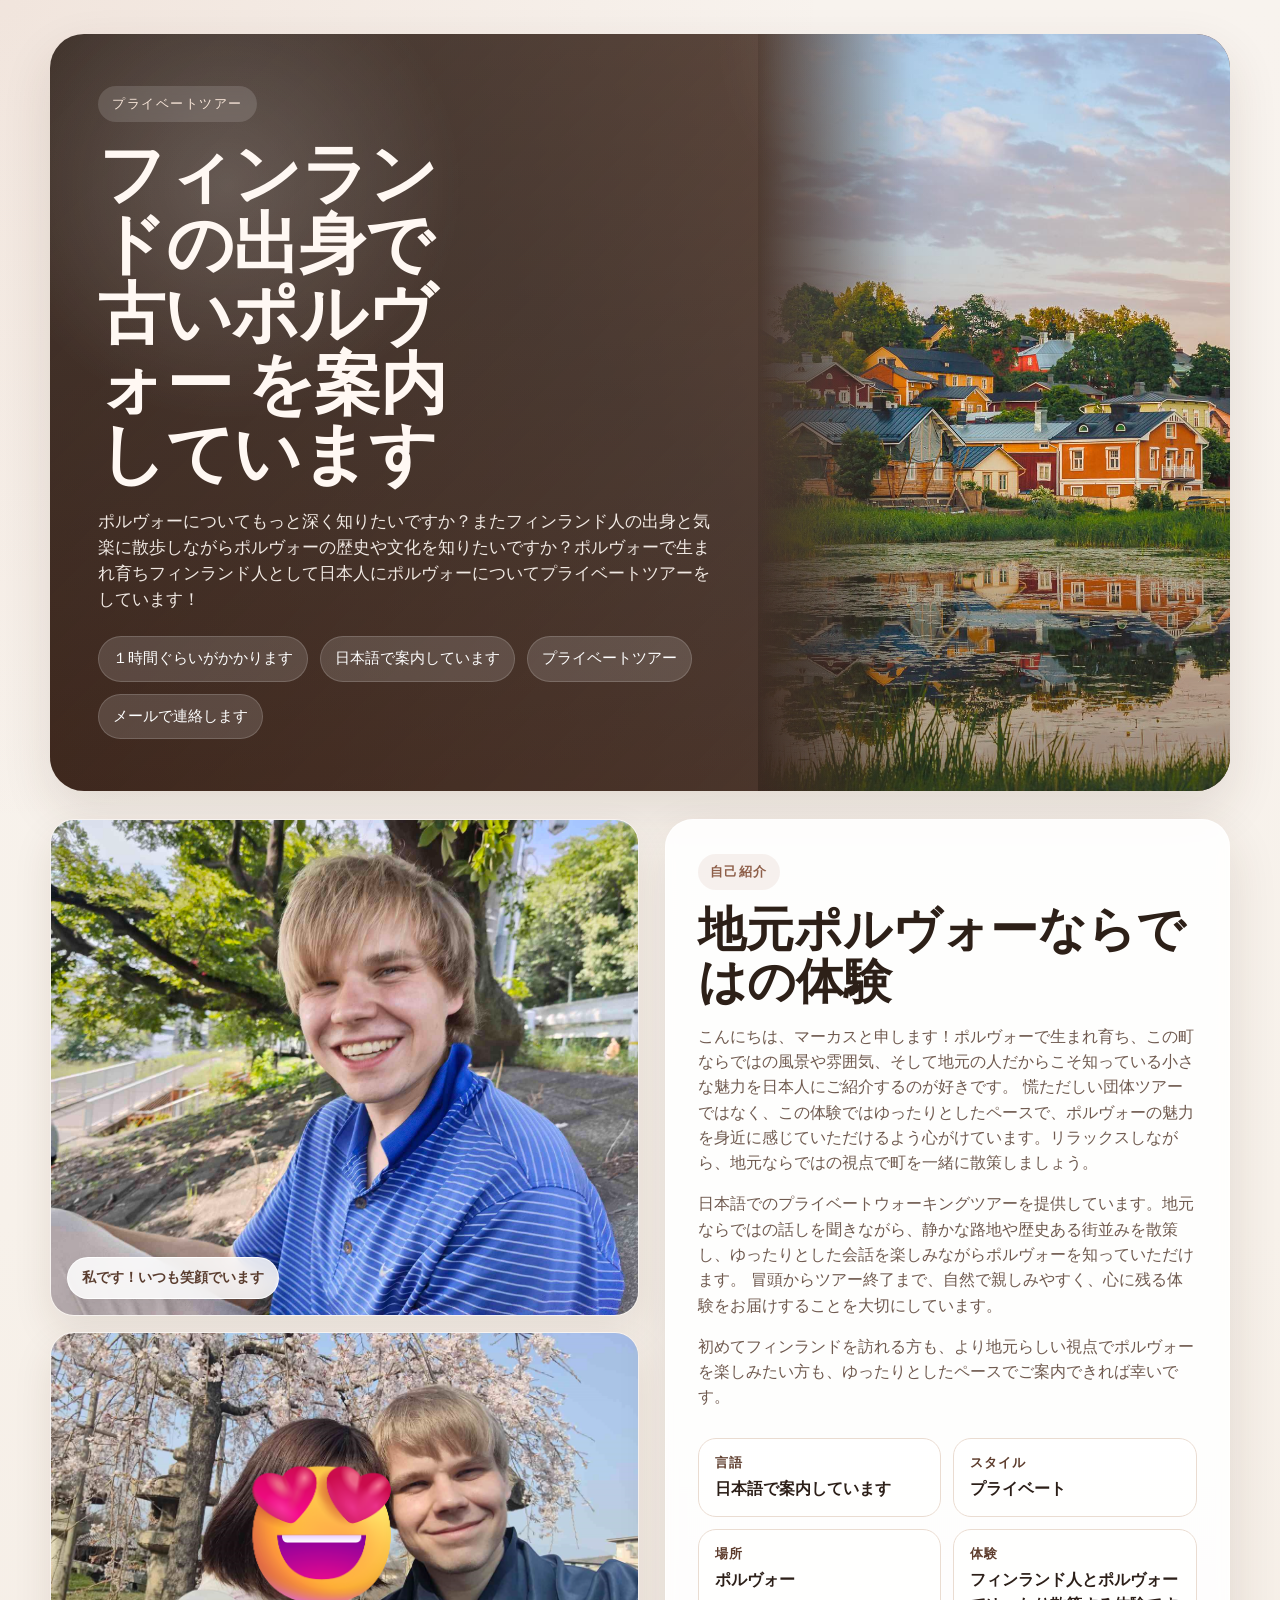
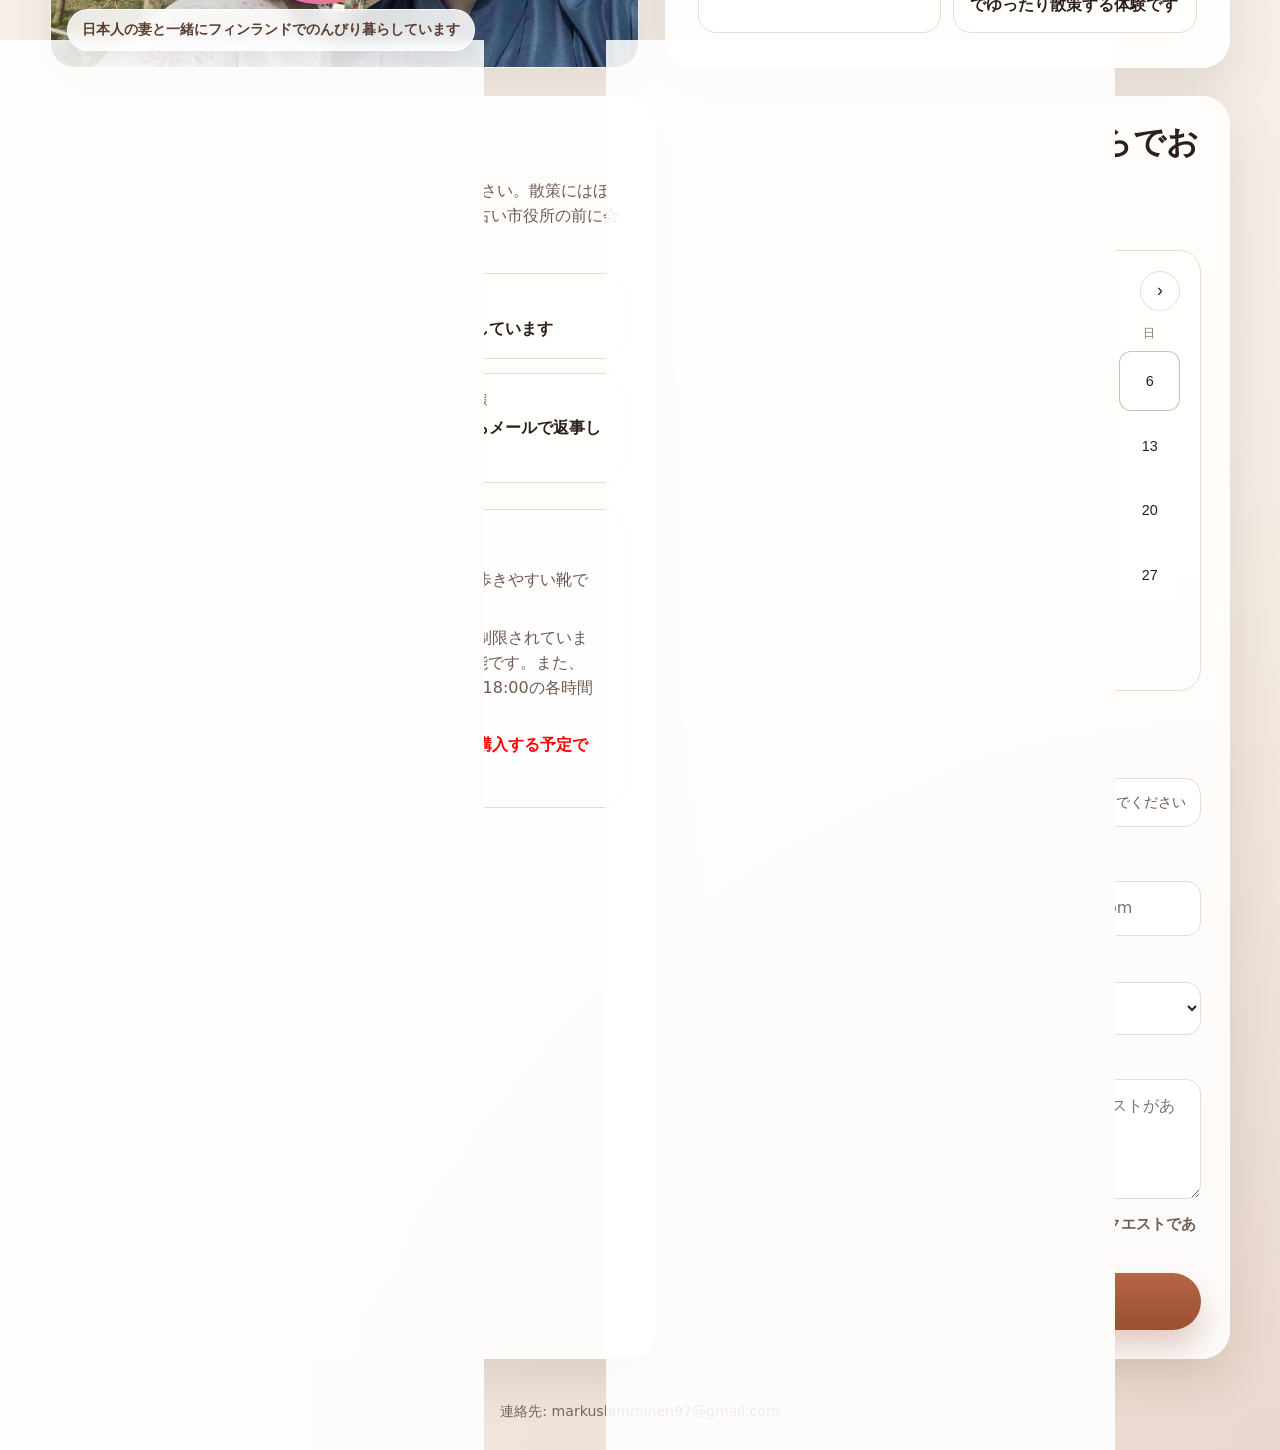
==== index.html @ 38bd22fa "Update index.html" ====
<!DOCTYPE html>
<html lang="en">
<head>
  <meta charset="UTF-8" />
  <meta name="viewport" content="width=device-width, initial-scale=1.0" />
  <title>Book a Japanese Tour in Porvoo</title>
  <style>
    :root {
      --bg: #f7f1ea;
      --paper: #fffaf5;
      --card: rgba(255,255,255,0.88);
      --text: #2c1f18;
      --muted: #6f5a4f;
      --accent: #9a4f31;
      --accent-2: #be7e60;
      --line: #eadcd1;
      --success: #3b7a57;
      --shadow: 0 20px 50px rgba(69, 39, 24, 0.12);
      --radius-xl: 28px;
      --radius-lg: 20px;
    }

    * { box-sizing: border-box; }
    html, body { margin: 0; padding: 0; }

    body {
      font-family: Inter, ui-sans-serif, system-ui, -apple-system, BlinkMacSystemFont, "Segoe UI", sans-serif;
      color: var(--text);
      background:
        radial-gradient(circle at top left, rgba(190,126,96,.12), transparent 25%),
        radial-gradient(circle at bottom right, rgba(154,79,49,.10), transparent 30%),
        linear-gradient(180deg, #f8f3ee 0%, #f7f1ea 40%, #f2e8df 100%);
      min-height: 100vh;
      line-height: 1.55;
    }

    .container {
      width: min(1180px, calc(100% - 32px));
      margin: 0 auto;
    }

    /* ===== HERO ===== */
    .hero-wrap {
      padding: 34px 0 28px;
    }

    .hero {
      position: relative;
      overflow: hidden;
      border-radius: 34px;
      background:
        linear-gradient(135deg, rgba(44,31,24,.84), rgba(92,58,42,.55)),
        linear-gradient(45deg, #7b4b37, #6d5e57 50%, #b58972);
      min-height: 460px;
      box-shadow: var(--shadow);
      display: grid;
      grid-template-columns: 1.2fr .8fr;
      align-items: stretch;
    }

    .hero:before {
      content: "";
      position: absolute;
      inset: 0;
      background:
        radial-gradient(circle at 15% 20%, rgba(255,255,255,.18), transparent 20%),
        radial-gradient(circle at 74% 0%, rgba(255,255,255,.12), transparent 18%),
        linear-gradient(to bottom, rgba(255,255,255,.05), rgba(0,0,0,.18));
      pointer-events: none;
      z-index: 0;
    }

    .hero-copy {
      padding: 52px 48px;
      color: #fff8f3;
      position: relative;
      z-index: 1;
    }

    .eyebrow {
      display: inline-flex;
      align-items: center;
      gap: 10px;
      padding: 8px 14px;
      border-radius: 999px;
      background: rgba(255,255,255,.14);
      backdrop-filter: blur(6px);
      font-size: 13px;
      letter-spacing: .12em;
      text-transform: uppercase;
      color: #f8e6d9;
    }

    h1 {
      font-family: Georgia, "Times New Roman", serif;
      font-size: clamp(2.4rem, 5.4vw, 4.2rem);
      line-height: 1.04;
      margin: 18px 0 18px;
      letter-spacing: -.02em;
      max-width: 11ch;
    }

    .hero-copy p {
      max-width: 60ch;
      color: rgba(255,248,243,.92);
      font-size: 1.05rem;
      margin: 0 0 18px;
    }

    .hero-facts {
      display: flex;
      flex-wrap: wrap;
      gap: 12px;
      margin: 24px 0 0;
    }

    .fact-pill {
      padding: 10px 14px;
      border-radius: 999px;
      background: rgba(255,255,255,.14);
      color: #fff;
      border: 1px solid rgba(255,255,255,.16);
      font-size: .96rem;
    }

    /* ===== HERO SIDE — now a photo ===== */
    .hero-side {
      position: relative;
      overflow: hidden;
      z-index: 1;
      /* subtle inner edge so photo blends into the hero gradient */
      --edge-fade: rgba(44,31,24,.55);
    }

    .hero-side img {
      position: absolute;
      inset: 0;
      width: 100%;
      height: 100%;
      object-fit: cover;
      object-position: center top;
      display: block;
      /* gentle fade on left edge to blend with dark hero gradient */
      mask-image: linear-gradient(to right, transparent 0%, rgba(0,0,0,.35) 12%, black 32%);
      -webkit-mask-image: linear-gradient(to right, transparent 0%, rgba(0,0,0,.35) 12%, black 32%);
    }

    /* optional subtle vignette overlay */
    .hero-side::after {
      content: "";
      position: absolute;
      inset: 0;
      background:
        linear-gradient(to top, rgba(44,31,24,.4) 0%, transparent 40%),
        linear-gradient(to left, transparent 60%, rgba(44,31,24,.18) 100%);
      pointer-events: none;
    }

    /* ===== INTRO SECTION ===== */
    .intro-wrap {
      padding: 0 0 28px;
    }

    .intro-grid {
      display: grid;
      grid-template-columns: 1.02fr .98fr;
      gap: 26px;
      align-items: stretch;
    }

    .intro-card {
      background: var(--card);
      backdrop-filter: blur(6px);
      border: 1px solid rgba(255,255,255,.6);
      border-radius: var(--radius-xl);
      box-shadow: var(--shadow);
      overflow: hidden;
    }

    .intro-images {
      display: grid;
      grid-template-rows: 1.24fr .84fr;
      gap: 16px;
      min-height: 620px;
    }

    .intro-photo {
      position: relative;
      overflow: hidden;
      border-radius: 24px;
      border: 1px solid rgba(255,255,255,.65);
      background: #e8ddd4;
      box-shadow: 0 16px 38px rgba(69, 39, 24, 0.10);
    }

    .intro-photo.large { min-height: 380px; }
    .intro-photo.small { min-height: 220px; }

    .intro-photo img {
      position: absolute;
      inset: 0;
      width: 100%;
      height: 100%;
      object-fit: cover;
      display: block;
      transform: scale(1.01);
    }

    .photo-badge {
      position: absolute;
      left: 16px;
      bottom: 16px;
      z-index: 3;
      background: rgba(255,255,255,.86);
      color: #5a3d2f;
      padding: 9px 14px;
      border-radius: 999px;
      font-size: .86rem;
      font-weight: 700;
      border: 1px solid rgba(255,255,255,.92);
      backdrop-filter: blur(8px);
      box-shadow: 0 10px 25px rgba(0,0,0,.08);
    }

    .intro-copy {
      padding: 34px 32px;
      display: flex;
      flex-direction: column;
      justify-content: center;
    }

    .intro-kicker {
      display: inline-flex;
      align-self: flex-start;
      margin-bottom: 14px;
      padding: 8px 12px;
      border-radius: 999px;
      background: rgba(154,79,49,.08);
      color: #8e5f49;
      font-size: .8rem;
      text-transform: uppercase;
      letter-spacing: .12em;
      font-weight: 700;
    }

    .intro-title {
      font-family: Georgia, "Times New Roman", serif;
      font-size: clamp(2rem, 4.6vw, 3rem);
      line-height: 1.08;
      margin: 0 0 16px;
      color: #2d2018;
    }

    .intro-copy p {
      margin: 0 0 16px;
      color: var(--muted);
      font-size: 1.02rem;
    }

    .intro-highlights {
      display: grid;
      grid-template-columns: repeat(2, minmax(0, 1fr));
      gap: 12px;
      margin-top: 12px;
    }

    .intro-highlight {
      padding: 14px 16px;
      border-radius: 18px;
      border: 1px solid var(--line);
      background: rgba(255,255,255,.67);
    }

    .intro-highlight strong {
      display: block;
      color: #5d3c2c;
      font-size: .82rem;
      letter-spacing: .08em;
      text-transform: uppercase;
      margin-bottom: 4px;
    }

    .intro-highlight span {
      color: var(--text);
      font-weight: 600;
      font-size: .98rem;
    }

    /* ===== MAIN GRID ===== */
    .main-grid {
      display: grid;
      grid-template-columns: 1.05fr .95fr;
      gap: 26px;
      padding: 0 0 42px;
    }

    .card {
      background: var(--card);
      backdrop-filter: blur(6px);
      border: 1px solid rgba(255,255,255,.6);
      border-radius: var(--radius-xl);
      box-shadow: var(--shadow);
    }

    .details { padding: 30px; }

    .section-title {
      font-family: Georgia, serif;
      font-size: 2rem;
      margin: 0 0 14px;
      line-height: 1.15;
    }

    .lede {
      margin: 0 0 20px;
      color: var(--muted);
      font-size: 1.02rem;
    }

    .bullets {
      display: grid;
      grid-template-columns: repeat(2, minmax(0,1fr));
      gap: 14px;
      margin: 0 0 26px;
    }

    .bullet {
      padding: 16px;
      background: rgba(255,255,255,.64);
      border: 1px solid var(--line);
      border-radius: var(--radius-lg);
    }

    .bullet-label {
      display: block;
      font-size: .82rem;
      text-transform: uppercase;
      letter-spacing: .08em;
      color: #8d725f;
      margin-bottom: 6px;
    }

    .bullet-value {
      display: block;
      font-size: 1rem;
      color: var(--text);
      font-weight: 600;
    }

    .notes {
      padding: 24px;
      background: rgba(255,255,255,.55);
      border-radius: var(--radius-lg);
      border: 1px solid var(--line);
    }

    .notes h3 {
      margin: 0 0 10px;
      font-size: 1rem;
      letter-spacing: .06em;
      text-transform: uppercase;
      color: #7e614d;
    }

    .notes ul {
      margin: 0;
      padding-left: 18px;
      color: var(--muted);
    }

    .notes li + li { margin-top: 8px; }

    /* ===== BOOKING ===== */
    .booking {
      padding: 28px;
      display: grid;
      gap: 24px;
    }

    .booking h2 {
      margin: 0 0 6px;
      font-family: Georgia, serif;
      font-size: 2rem;
      line-height: 1.1;
    }

    .booking .sub {
      margin: 0;
      color: var(--muted);
    }

    .calendar-shell {
      border: 1px solid var(--line);
      border-radius: 22px;
      padding: 20px;
      background: rgba(255,255,255,.66);
    }

    .calendar-head {
      display: flex;
      align-items: center;
      justify-content: space-between;
      gap: 12px;
      margin-bottom: 14px;
    }

    .month-title {
      font-weight: 700;
      font-size: 1.08rem;
    }

    .nav-btn {
      border: 1px solid var(--line);
      background: white;
      color: var(--text);
      width: 40px;
      height: 40px;
      border-radius: 999px;
      cursor: pointer;
      font-size: 1.1rem;
      transition: .18s ease;
      flex-shrink: 0;
    }

    .nav-btn:hover {
      transform: translateY(-1px);
      box-shadow: 0 10px 20px rgba(0,0,0,.08);
    }

    .dow, .days {
      display: grid;
      grid-template-columns: repeat(7, 1fr);
      gap: 4px;
    }

    .dow div {
      text-align: center;
      font-size: .72rem;
      text-transform: uppercase;
      letter-spacing: .06em;
      color: #8b7363;
      padding-bottom: 8px;
    }

    .day {
      aspect-ratio: 1 / 1;
      border-radius: 12px;
      border: 1px solid transparent;
      background: rgba(255,255,255,.78);
      cursor: pointer;
      font-size: .9rem;
      color: var(--text);
      transition: .18s ease;
    }

    .day:hover:not(.disabled):not(.empty) {
      transform: translateY(-1px);
      border-color: #d9c1b1;
    }

    .day.disabled,
    .day.empty {
      cursor: default;
      opacity: .45;
      background: rgba(255,255,255,.4);
    }

    .day.selected {
      background: linear-gradient(180deg, var(--accent), #7d4128);
      color: white;
      box-shadow: 0 16px 32px rgba(154,79,49,.28);
    }

    .day.today { border-color: rgba(154,79,49,.38); }

    .slot-wrap { display: grid; gap: 12px; }

    .slot-title {
      font-size: .95rem;
      font-weight: 700;
      color: #6f5648;
      letter-spacing: .03em;
    }

    .slots {
      display: grid;
      grid-template-columns: repeat(auto-fit, minmax(90px, 1fr));
      gap: 8px;
    }

    .slot {
      border: 1px solid var(--line);
      background: white;
      color: var(--text);
      border-radius: 14px;
      padding: 10px 12px;
      cursor: pointer;
      font-weight: 600;
      font-size: .9rem;
      transition: .18s ease;
    }

    .slot:hover {
      transform: translateY(-1px);
      box-shadow: 0 12px 24px rgba(0,0,0,.08);
    }

    .slot.selected {
      background: linear-gradient(180deg, #b86744, var(--accent));
      color: white;
      border-color: transparent;
    }

    .booking-form {
      display: grid;
      grid-template-columns: repeat(2, minmax(0,1fr));
      gap: 14px;
    }

    .field { display: grid; gap: 8px; }
    .field.full { grid-column: 1 / -1; }

    label {
      font-size: .9rem;
      color: #6f5648;
      font-weight: 700;
    }

    input, select, textarea {
      width: 100%;
      border: 1px solid var(--line);
      border-radius: 14px;
      padding: 14px 15px;
      background: rgba(255,255,255,.95);
      color: var(--text);
      font: inherit;
      outline: none;
      transition: .18s ease;
    }

    input:focus, select:focus, textarea:focus {
      border-color: rgba(154,79,49,.45);
      box-shadow: 0 0 0 4px rgba(154,79,49,.09);
    }

    textarea {
      min-height: 120px;
      resize: vertical;
    }

    .selection-box {
      font-size: .9rem;
      color: #6f5648;
      background: #fff;
      border: 1px solid var(--line);
      border-radius: 16px;
      padding: 12px 14px;
      display: flex;
      justify-content: space-between;
      gap: 10px;
      flex-wrap: wrap;
    }

    .checkline {
      display: flex;
      gap: 10px;
      align-items: flex-start;
      font-size: .92rem;
      color: var(--muted);
    }

    .checkline input {
      width: 18px;
      height: 18px;
      flex: 0 0 auto;
      margin-top: 3px;
    }

    .submit-btn {
      border: none;
      border-radius: 999px;
      padding: 16px 24px;
      background: linear-gradient(180deg, #b56644, var(--accent));
      color: white;
      font: inherit;
      font-weight: 800;
      cursor: pointer;
      box-shadow: 0 18px 32px rgba(154,79,49,.28);
      transition: .18s ease;
      width: 100%;
    }

    .submit-btn:hover { transform: translateY(-1px); }

    .footnote {
      color: #7c6254;
      font-size: .88rem;
      margin-top: -6px;
    }

    .success-note {
      display: none;
      padding: 14px 16px;
      border-radius: 16px;
      background: rgba(59,122,87,.12);
      color: var(--success);
      border: 1px solid rgba(59,122,87,.24);
      font-weight: 600;
    }

    .footer {
      text-align: center;
      color: #7d6657;
      font-size: .88rem;
      padding: 0 0 28px;
    }

    /* ===== RESPONSIVE ===== */

    /* Tablet */
    @media (max-width: 980px) {
      .hero {
        grid-template-columns: 1fr;
        min-height: auto;
      }

      /* On tablet/mobile the photo goes on top as a banner */
      .hero-side {
        order: -1;
        height: 280px;
      }

      /* Reset mask — full width photo, fade bottom into hero */
      .hero-side img {
        object-position: center 30%;
        mask-image: linear-gradient(to bottom, black 55%, transparent 100%);
        -webkit-mask-image: linear-gradient(to bottom, black 55%, transparent 100%);
      }

      .hero-side::after {
        background: linear-gradient(to bottom, transparent 40%, rgba(44,31,24,.6) 100%);
      }

      .main-grid,
      .intro-grid {
        grid-template-columns: 1fr;
      }

      .intro-images {
        min-height: auto;
        grid-template-rows: auto auto;
      }

      .intro-photo.large { min-height: 320px; }
      .intro-photo.small { min-height: 220px; }
    }

    /* Mobile */
    @media (max-width: 720px) {
      .hero-wrap { padding-top: 14px; }

      .hero-side { height: 220px; }

      .hero-copy { padding: 28px 20px 32px; }

      h1 { font-size: clamp(1.8rem, 7vw, 2.8rem); max-width: none; }

      .hero-copy p { font-size: .97rem; }

      .fact-pill { font-size: .88rem; padding: 8px 12px; }

      .details,
      .booking { padding: 20px 16px; }

      .intro-copy { padding: 20px 16px; }

      .bullets,
      .booking-form,
      .intro-highlights {
        grid-template-columns: 1fr;
      }

      .container { width: calc(100% - 24px); }

      .intro-images { gap: 12px; }
      .intro-photo.large { min-height: 260px; }
      .intro-photo.small { min-height: 180px; }

      /* Calendar: tighter on small screens */
      .dow div { font-size: .65rem; }
      .day { font-size: .82rem; border-radius: 10px; }
      .calendar-shell { padding: 14px 12px; }
      .dow, .days { gap: 3px; }

      /* Slots wrap nicely */
      .slots { grid-template-columns: repeat(3, 1fr); }

      .selection-box { flex-direction: column; gap: 6px; }

      .booking h2 { font-size: 1.6rem; }
      .section-title { font-size: 1.6rem; }
    }

    /* Very small phones */
    @media (max-width: 380px) {
      .slots { grid-template-columns: repeat(2, 1fr); }
      .booking-form { grid-template-columns: 1fr; }
      .field.full { grid-column: 1; }
    }
  </style>
</head>
<body>
  <div class="hero-wrap">
    <div class="container">
      <section class="hero">
        <div class="hero-copy">
          <span class="eyebrow">プライベートツアー</span>
          <h1>フィンランドの出身で古いポルヴォー を案内しています</h1>
          <p>ポルヴォーについてもっと深く知りたいですか？またフィンランド人の出身と気楽に散歩しながらポルヴォーの歴史や文化を知りたいですか？ポルヴォーで生まれ育ちフィンランド人として日本人にポルヴォーについてプライベートツアーをしています！</p>
          <div class="hero-facts">
            <span class="fact-pill">１時間ぐらいがかかります</span>
            <span class="fact-pill">日本語で案内しています</span>
            <span class="fact-pill">プライベートツアー</span>
            <span class="fact-pill">メールで連絡します</span>
          </div>
        </div>

        <div class="hero-side">
          <img src="image2.jpg" alt="Porvoo landscape" />
        </div>
      </section>
    </div>
  </div>

  <!-- INTRO SECTION -->
  <div class="intro-wrap">
    <div class="container">
      <section class="intro-grid">
        <div class="intro-images">
          <div class="intro-photo large">
            <img src="IMG20240601141951.jpg" alt="Your local guide in Porvoo" />
            <span class="photo-badge">私です！いつも笑顔でいます</span>
          </div>

          <div class="intro-photo small">
            <img src="image.jpg" alt="Japanese-friendly local experience" />
            <span class="photo-badge">日本人の妻と一緒にフィンランドでのんびり暮らしています</span>
          </div>
        </div>

        <div class="intro-card intro-copy">
          <span class="intro-kicker">自己紹介</span>
          <h2 class="intro-title">地元ポルヴォーならではの体験</h2>

          <p>
            こんにちは、マーカスと申します！ポルヴォーで生まれ育ち、この町ならではの風景や雰囲気、そして地元の人だからこそ知っている小さな魅力を日本人にご紹介するのが好きです。
            慌ただしい団体ツアーではなく、この体験ではゆったりとしたペースで、ポルヴォーの魅力を身近に感じていただけるよう心がけています。リラックスしながら、地元ならではの視点で町を一緒に散策しましょう。
          </p>

          <p>
            日本語でのプライベートウォーキングツアーを提供しています。地元ならではの話しを聞きながら、静かな路地や歴史ある街並みを散策し、ゆったりとした会話を楽しみながらポルヴォーを知っていただけます。
            冒頭からツアー終了まで、自然で親しみやすく、心に残る体験をお届けすることを大切にしています。
          </p>

          <p>
            初めてフィンランドを訪れる方も、より地元らしい視点でポルヴォーを楽しみたい方も、ゆったりとしたペースでご案内できれば幸いです。
          </p>

          <div class="intro-highlights">
            <div class="intro-highlight">
              <strong>言語</strong>
              <span>日本語で案内しています</span>
            </div>
            <div class="intro-highlight">
              <strong>スタイル</strong>
              <span>プライベート</span>
            </div>
            <div class="intro-highlight">
              <strong>場所</strong>
              <span>ポルヴォー</span>
            </div>
            <div class="intro-highlight">
              <strong>体験</strong>
              <span>フィンランド人とポルヴォーでゆったり散策する体験です</span>
            </div>
          </div>
        </div>
      </section>
    </div>
  </div>

  <main class="container main-grid">
    <section class="card details">
      <h2 class="section-title">ツアーの情報</h2>
      <p class="lede">
        以下にツアーの情報が書いてあります。ご確認してください。散策にはほぼ1時間ぐらいがかかります。会うときにポルヴォーの古い市役所の前に会いましょう
      </p>

      <div class="bullets">
        <div class="bullet">
          <span class="bullet-label">かかる時間</span>
          <span class="bullet-value">1時間ぐらいがかかります</span>
        </div>
        <div class="bullet">
          <span class="bullet-label">言語</span>
          <span class="bullet-value">日本語で案内しています</span>
        </div>
        <div class="bullet">
          <span class="bullet-label">集まり場所</span>
          <span class="bullet-value">古いポルヴォーの市役所</span>
        </div>
        <div class="bullet">
          <span class="bullet-label">時間を選んだ情報</span>
          <span class="bullet-value">時間を選んだらメールで返事します</span>
        </div>
      </div>

      <div class="notes">
        <h3>ご確認してください</h3>
        <ul>
          <li>ポルヴォー旧市街は石畳の道が続いているため、歩きやすい靴でお越しいただくことをおすすめします</li>
          <li>このツアーは副業でやっていますので予約時間が制限されています。平日の夕方は17:00〜19:00の間でご案内可能です。また、週末は08:00、10:00、12:00、14:00、16:00、18:00の各時間帯でご予約いただけます</li>
          <li style="color:red; font-size:16px; font-weight:bold;">
            現在は現金のみご利用いただけます。決済端末を購入する予定です
          </li>
        </ul>
      </div>
    </section>

    <section class="card booking">
      <div>
        <h2>予約準備万端ですか？こちらでお願いします！</h2>
        <p class="sub">日付と時間を選んでください.</p>
      </div>

      <div class="calendar-shell">
        <div class="calendar-head">
          <button class="nav-btn" id="prevMonth" type="button" aria-label="Previous month">‹</button>
          <div class="month-title" id="monthTitle">Month Year</div>
          <button class="nav-btn" id="nextMonth" type="button" aria-label="Next month">›</button>
        </div>

        <div class="dow">
          <div>月</div>
          <div>火</div>
          <div>水</div>
          <div>木</div>
          <div>金</div>
          <div>土</div>
          <div>日</div>
        </div>

        <div class="days" id="calendarDays"></div>
      </div>

      <div class="slot-wrap">
        <div class="slot-title">可能な時間です</div>
        <div class="slots" id="timeSlots"></div>
        <div class="selection-box">
          <span><strong>選んだ日付:</strong> <span id="selectedDateText">日付を選んでください</span></span>
          <span><strong>選んだ時間:</strong> <span id="selectedTimeText">時間を選んでください</span></span>
        </div>
      </div>

      <div class="success-note" id="localSuccess">
        選んだ情報は大丈夫ですか？最初の送信後、FormSubmitからGmailに送られる認証メールを一度ご確認ください。
      </div>

      <form class="booking-form" id="bookingForm" action="https://formsubmit.co/markuslamminen97@gmail.com" method="POST">
        <input type="hidden" name="_subject" value="New Porvoo Japanese Tour Booking" />
        <input type="hidden" name="_captcha" value="false" />
        <input type="hidden" name="_template" value="table" />
        <input type="hidden" name="Tour" value="Private Japanese Tour in Porvoo" />
        <input type="hidden" name="Selected Date" id="hiddenDate" value="" />
        <input type="hidden" name="Selected Time" id="hiddenTime" value="" />
        <input type="hidden" name="Start Point" value="Old Town Hall / by agreement" />

        <div class="field">
          <label for="name">名前</label>
          <input id="name" name="Name" type="text" placeholder="名前を書いてください" required />
        </div>

        <div class="field">
          <label for="email">メール</label>
          <input id="email" name="Email" type="email" placeholder="you@example.com" required />
        </div>

        <div class="field">
          <label for="phone">電話番号</label>
          <input id="phone" name="Telephone" type="tel" placeholder="+81 ..." required />
        </div>

        <div class="field">
          <label for="participants">参加者の人数</label>
          <select id="participants" name="Participants" required>
            <option value="">人数</option>
            <option>1人</option>
            <option>2人</option>
            <option>3人</option>
            <option>4人</option>
            <option>5+人</option>
          </select>
        </div>

        <div class="field full">
          <label for="notes">他の情報がありますか？（任意）</label>
          <textarea id="notes" name="Additional Notes" placeholder="興味や、待ち合わせ場所の希望、または特別なリクエストがあれば教えてください"></textarea>
        </div>

        <div class="field full">
          <label class="checkline" for="terms">
            <input id="terms" name="Accepted Terms" type="checkbox" value="Yes" required />
            <span>予約条件を読み、同意しました。また、これは予約リクエストであることを理解しています。</span>
          </label>
        </div>

        <div class="field full">
          <button class="submit-btn" type="submit">予約します</button>
        </div>
      </form>
    </section>
  </main>

  <div class="container footer">連絡先: markuslamminen97@gmail.com</div>

  <script>
    const monthTitle = document.getElementById('monthTitle');
    const calendarDays = document.getElementById('calendarDays');
    const timeSlotsEl = document.getElementById('timeSlots');
    const selectedDateText = document.getElementById('selectedDateText');
    const selectedTimeText = document.getElementById('selectedTimeText');
    const hiddenDate = document.getElementById('hiddenDate');
    const hiddenTime = document.getElementById('hiddenTime');
    const localSuccess = document.getElementById('localSuccess');

    const weekdaySlots = {
      1: ['17:00', '19:00'],
      2: ['17:00', '19:00'],
      3: ['17:00', '19:00'],
      4: ['17:00', '19:00'],
      5: ['17:00', '19:00'],
      6: ['08:00', '10:00', '12:00', '14:00', '16:00', '18:00'],
      0: ['08:00', '10:00', '12:00', '14:00', '16:00', '18:00']
    };

    let viewDate = new Date();
    viewDate.setDate(1);

    let selectedDate = null;
    let selectedTime = '';

    const today = new Date();
    today.setHours(0, 0, 0, 0);

    function formatDisplayDate(date) {
      return new Intl.DateTimeFormat('en-GB', {
        weekday: 'short', day: 'numeric', month: 'long', year: 'numeric'
      }).format(date);
    }

    function formatISODate(date) {
      const y = date.getFullYear();
      const m = String(date.getMonth() + 1).padStart(2, '0');
      const d = String(date.getDate()).padStart(2, '0');
      return `${y}-${m}-${d}`;
    }

    function getMondayFirstOffset(jsDay) {
      return (jsDay + 6) % 7;
    }

    function renderCalendar() {
      calendarDays.innerHTML = '';
      const year = viewDate.getFullYear();
      const month = viewDate.getMonth();

      monthTitle.textContent = new Intl.DateTimeFormat('en-GB', {
        month: 'long', year: 'numeric'
      }).format(viewDate);

      const firstDay = new Date(year, month, 1);
      const offset = getMondayFirstOffset(firstDay.getDay());
      const daysInMonth = new Date(year, month + 1, 0).getDate();

      for (let i = 0; i < offset; i++) {
        const filler = document.createElement('button');
        filler.className = 'day empty';
        filler.type = 'button';
        filler.disabled = true;
        calendarDays.appendChild(filler);
      }

      for (let day = 1; day <= daysInMonth; day++) {
        const date = new Date(year, month, day);
        date.setHours(0, 0, 0, 0);

        const btn = document.createElement('button');
        btn.type = 'button';
        btn.className = 'day';
        btn.textContent = day;

        const isPast = date < today;
        const isToday = date.getTime() === today.getTime();
        const isSelected = selectedDate && date.getTime() === selectedDate.getTime();

        if (isPast) btn.classList.add('disabled');
        if (isToday) btn.classList.add('today');
        if (isSelected) btn.classList.add('selected');
        btn.disabled = isPast;

        if (!isPast) {
          btn.addEventListener('click', () => {
            selectedDate = date;
            selectedTime = '';
            updateSelection();
            renderCalendar();
            renderSlots();
          });
        }

        calendarDays.appendChild(btn);
      }
    }

    function renderSlots() {
      timeSlotsEl.innerHTML = '';

      if (!selectedDate) {
        const info = document.createElement('div');
        info.className = 'footnote';
        info.textContent = '日付を選択すると、予約可能な時間が表示されます';
        timeSlotsEl.appendChild(info);
        return;
      }

      const slots = weekdaySlots[selectedDate.getDay()] || [];

      if (!slots.length) {
        const info = document.createElement('div');
        info.className = 'footnote';
        info.textContent = 'この日は空きがありません';
        timeSlotsEl.appendChild(info);
        return;
      }

      slots.forEach(slot => {
        const btn = document.createElement('button');
        btn.type = 'button';
        btn.className = 'slot' + (selectedTime === slot ? ' selected' : '');
        btn.textContent = slot;
        btn.addEventListener('click', () => {
          selectedTime = slot;
          updateSelection();
          renderSlots();
        });
        timeSlotsEl.appendChild(btn);
      });
    }

    function updateSelection() {
      selectedDateText.textContent = selectedDate ? formatDisplayDate(selectedDate) : '日付を選んでください';
      selectedTimeText.textContent = selectedTime || '時間を選んでください';
      hiddenDate.value = selectedDate ? formatISODate(selectedDate) : '';
      hiddenTime.value = selectedTime || '';
      localSuccess.style.display = (selectedDate && selectedTime) ? 'block' : 'none';
    }

    document.getElementById('prevMonth').addEventListener('click', () => {
      viewDate.setMonth(viewDate.getMonth() - 1);
      renderCalendar();
    });

    document.getElementById('nextMonth').addEventListener('click', () => {
      viewDate.setMonth(viewDate.getMonth() + 1);
      renderCalendar();
    });

    document.getElementById('bookingForm').addEventListener('submit', (e) => {
      if (!selectedDate || !selectedTime) {
        e.preventDefault();
        alert('ご予約リクエストを送信する前に、日付と時間を選択してください。');
      }
    });

    updateSelection();
    renderCalendar();
    renderSlots();
  </script>
</body>
</html>
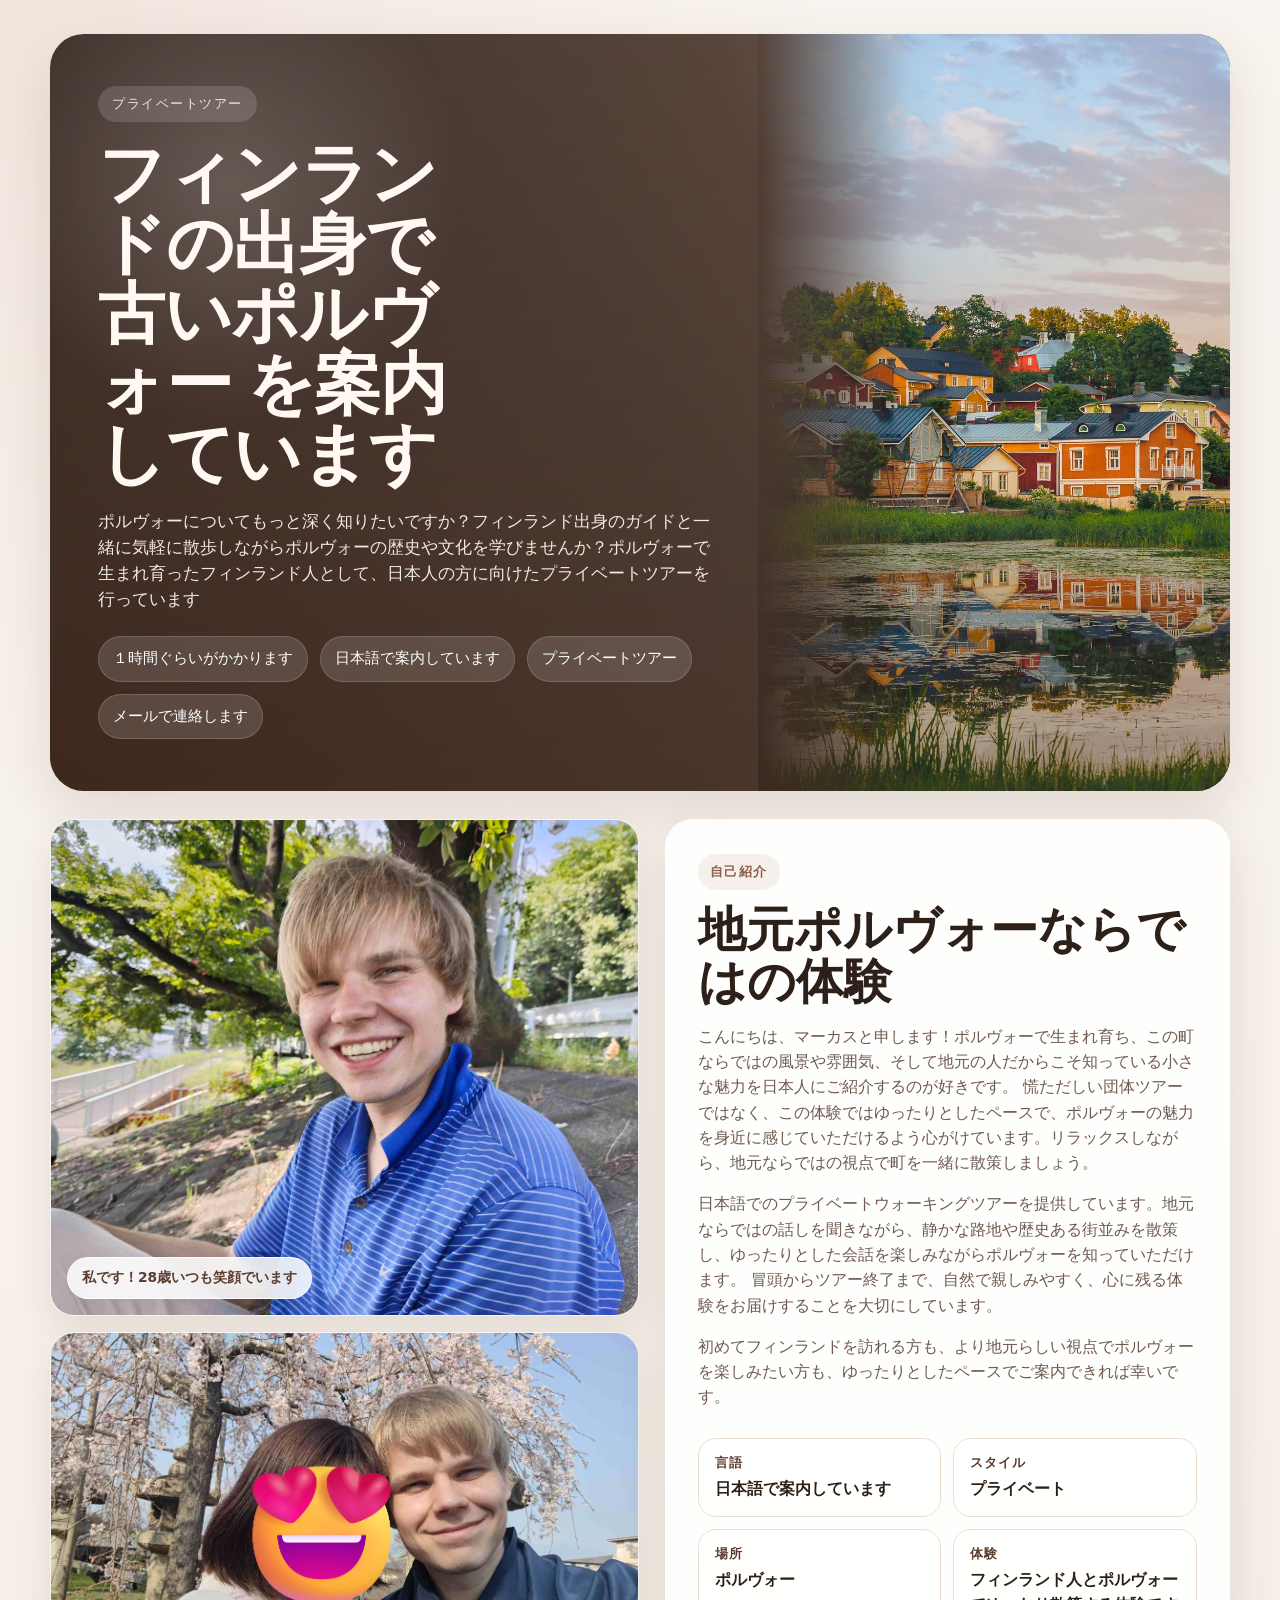
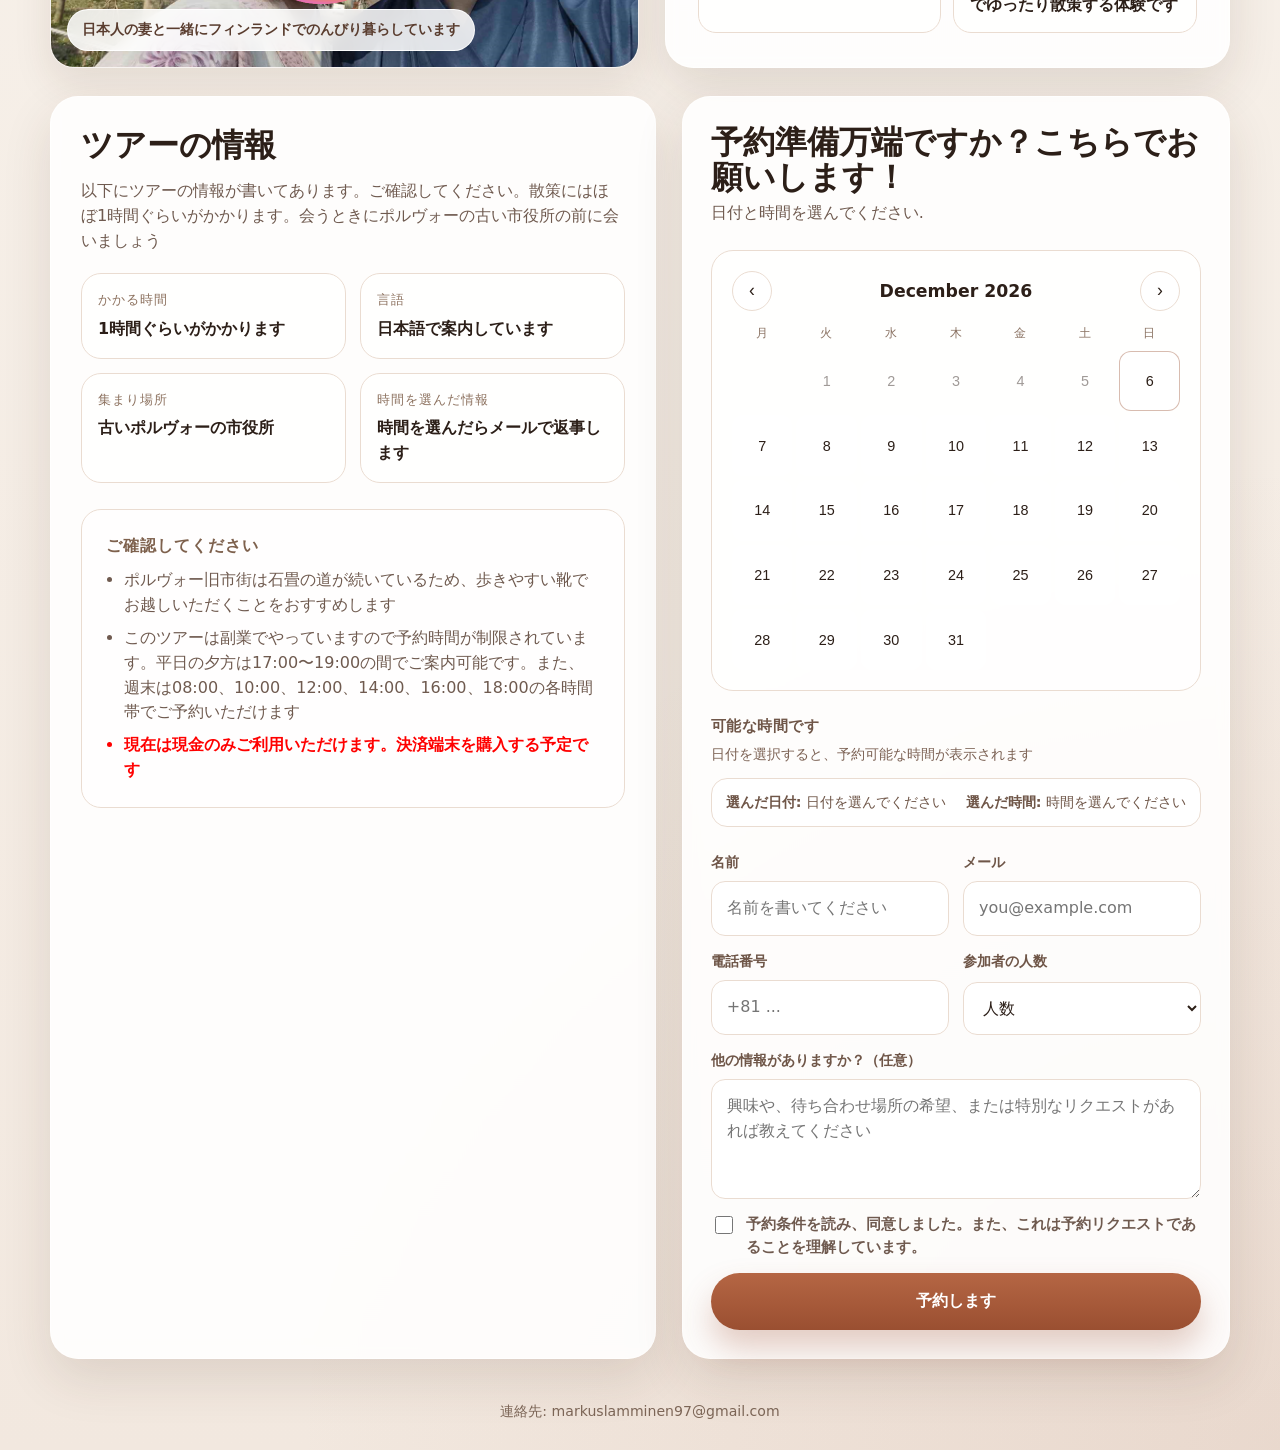
==== commit 714fba7c: "Update index.html" ====
--- a/index.html
+++ b/index.html
@@ -716,7 +716,7 @@
         <div class="hero-copy">
           <span class="eyebrow">プライベートツアー</span>
           <h1>フィンランドの出身で古いポルヴォー を案内しています</h1>
-          <p>ポルヴォーについてもっと深く知りたいですか？またフィンランド人の出身と気楽に散歩しながらポルヴォーの歴史や文化を知りたいですか？ポルヴォーで生まれ育ちフィンランド人として日本人にポルヴォーについてプライベートツアーをしています！</p>
+          <p>ポルヴォーについてもっと深く知りたいですか？フィンランド出身のガイドと一緒に気軽に散歩しながらポルヴォーの歴史や文化を学びませんか？ポルヴォーで生まれ育ったフィンランド人として、日本人の方に向けたプライベートツアーを行っています</p>
           <div class="hero-facts">
             <span class="fact-pill">１時間ぐらいがかかります</span>
             <span class="fact-pill">日本語で案内しています</span>
@@ -739,7 +739,7 @@
         <div class="intro-images">
           <div class="intro-photo large">
             <img src="IMG20240601141951.jpg" alt="Your local guide in Porvoo" />
-            <span class="photo-badge">私です！いつも笑顔でいます</span>
+            <span class="photo-badge">私です！28歳いつも笑顔でいます</span>
           </div>
 
           <div class="intro-photo small">
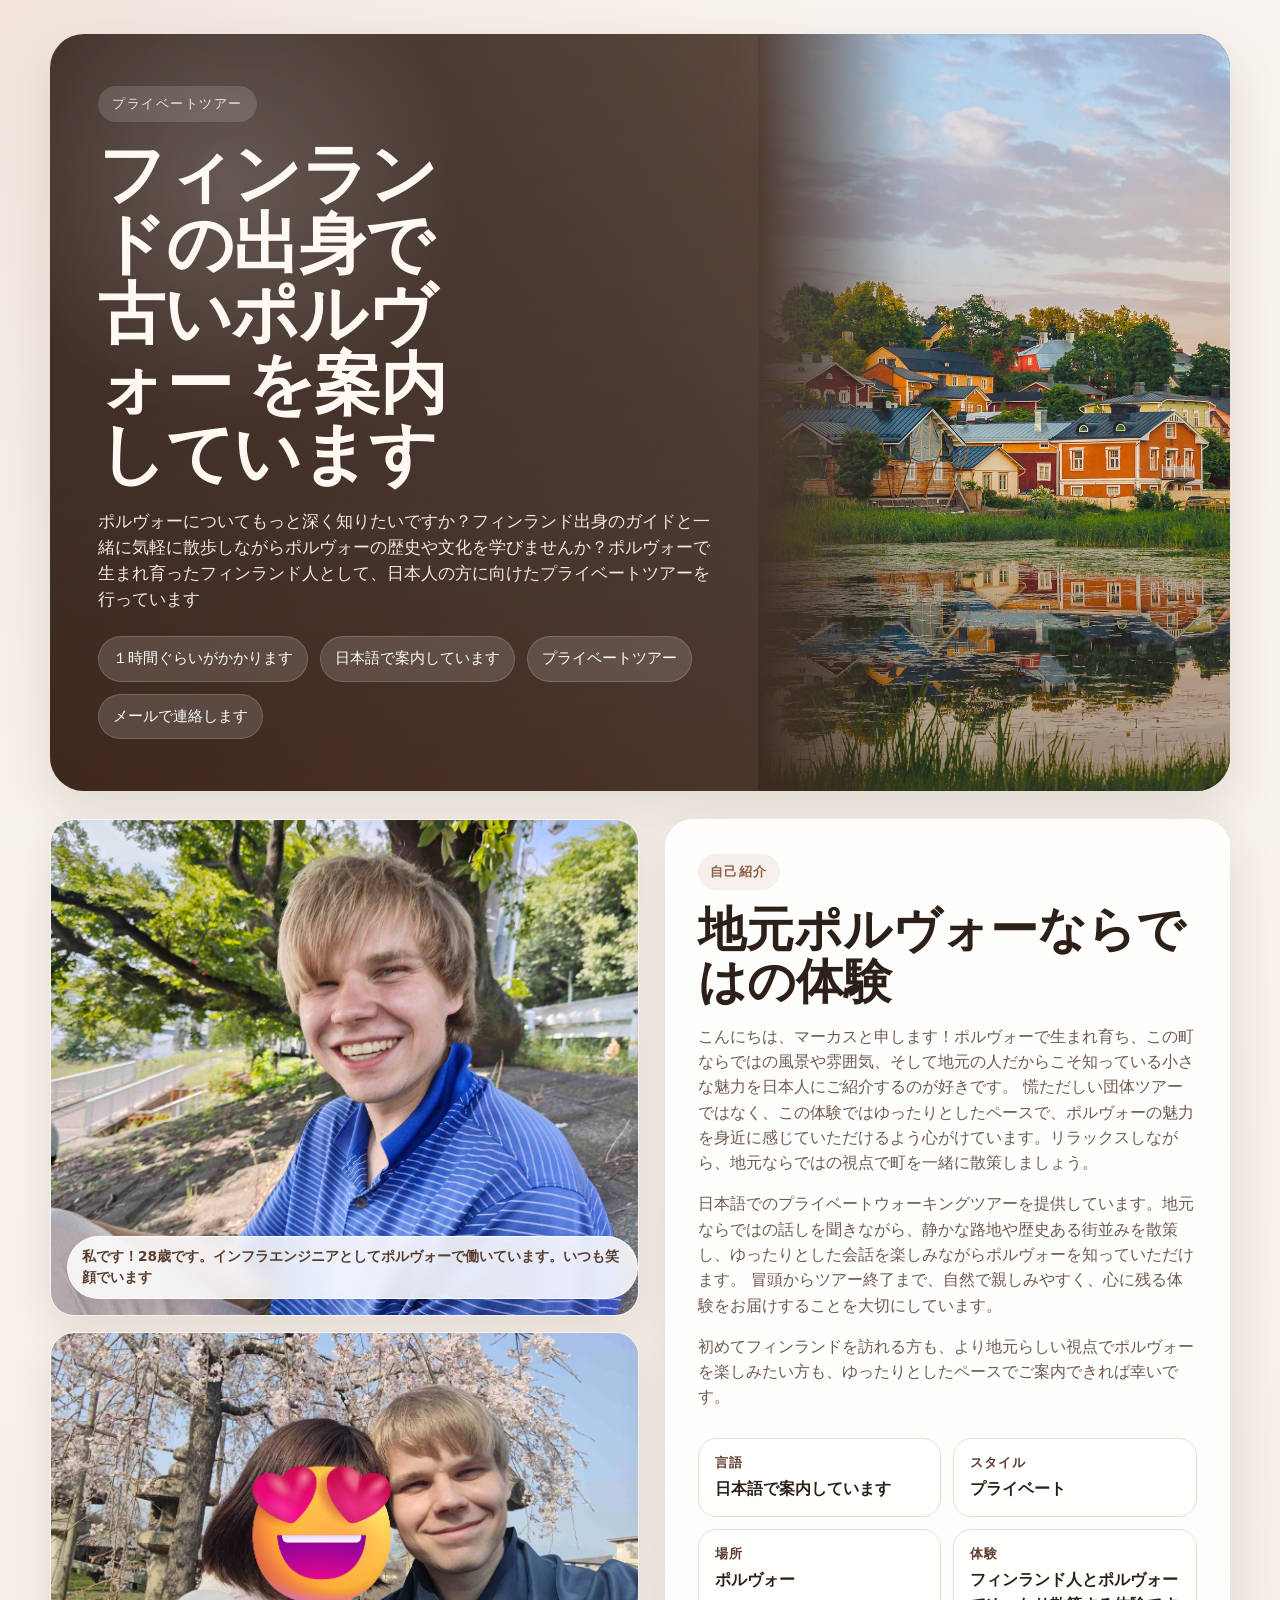
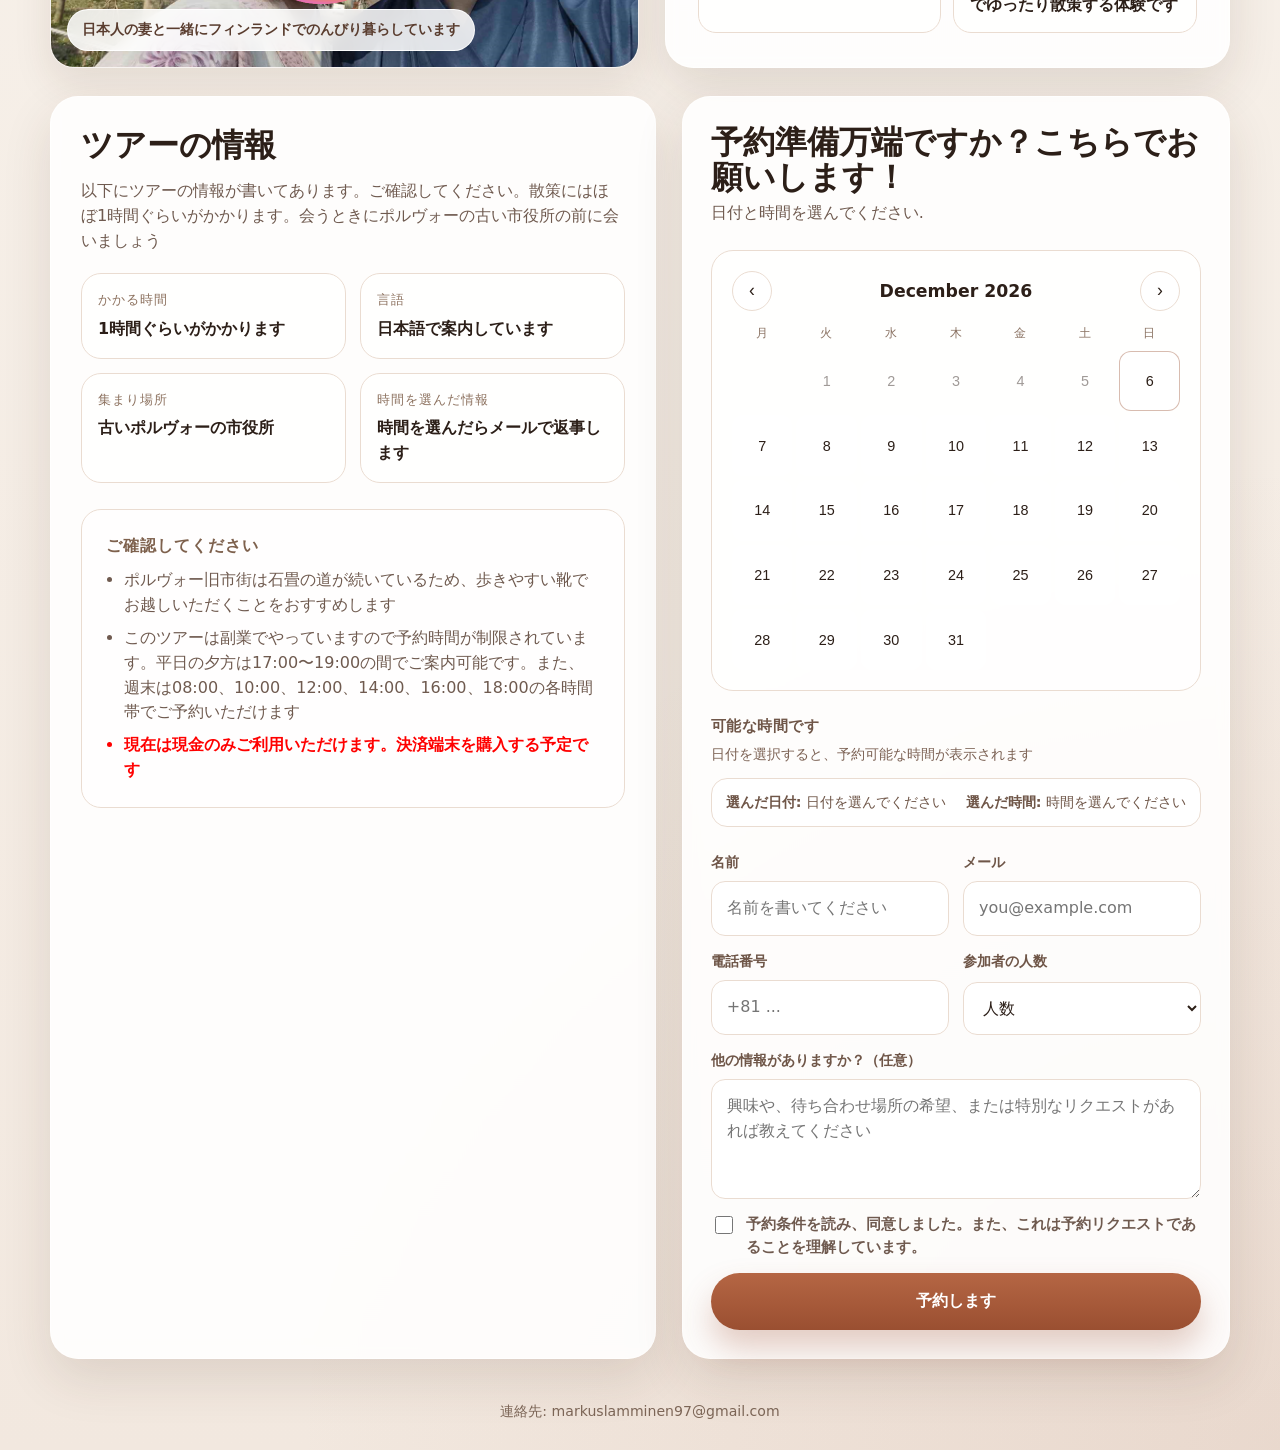
==== commit 0fa7f569: "Update index.html" ====
--- a/index.html
+++ b/index.html
@@ -739,7 +739,7 @@
         <div class="intro-images">
           <div class="intro-photo large">
             <img src="IMG20240601141951.jpg" alt="Your local guide in Porvoo" />
-            <span class="photo-badge">私です！28歳いつも笑顔でいます</span>
+            <span class="photo-badge">私です！28歳です。インフラエンジニアとしてポルヴォーで働いています。いつも笑顔でいます</span>
           </div>
 
           <div class="intro-photo small">
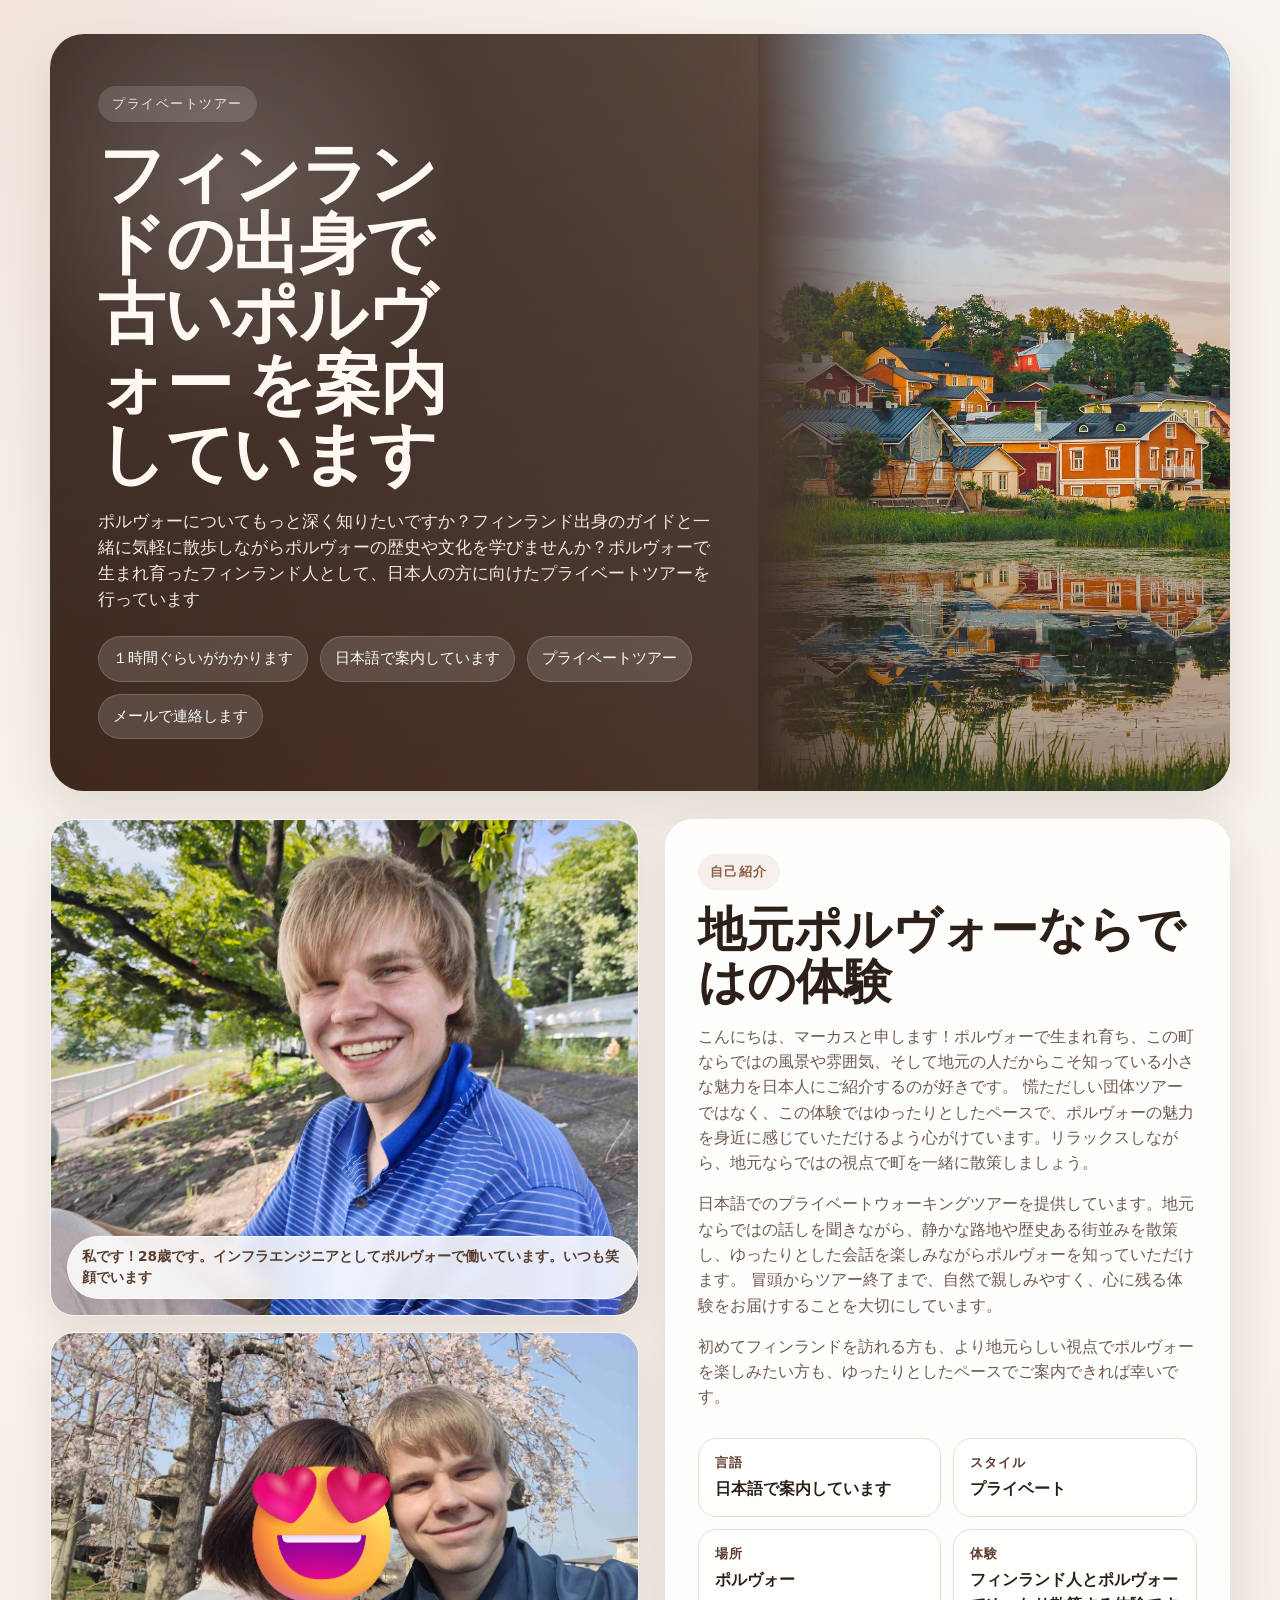
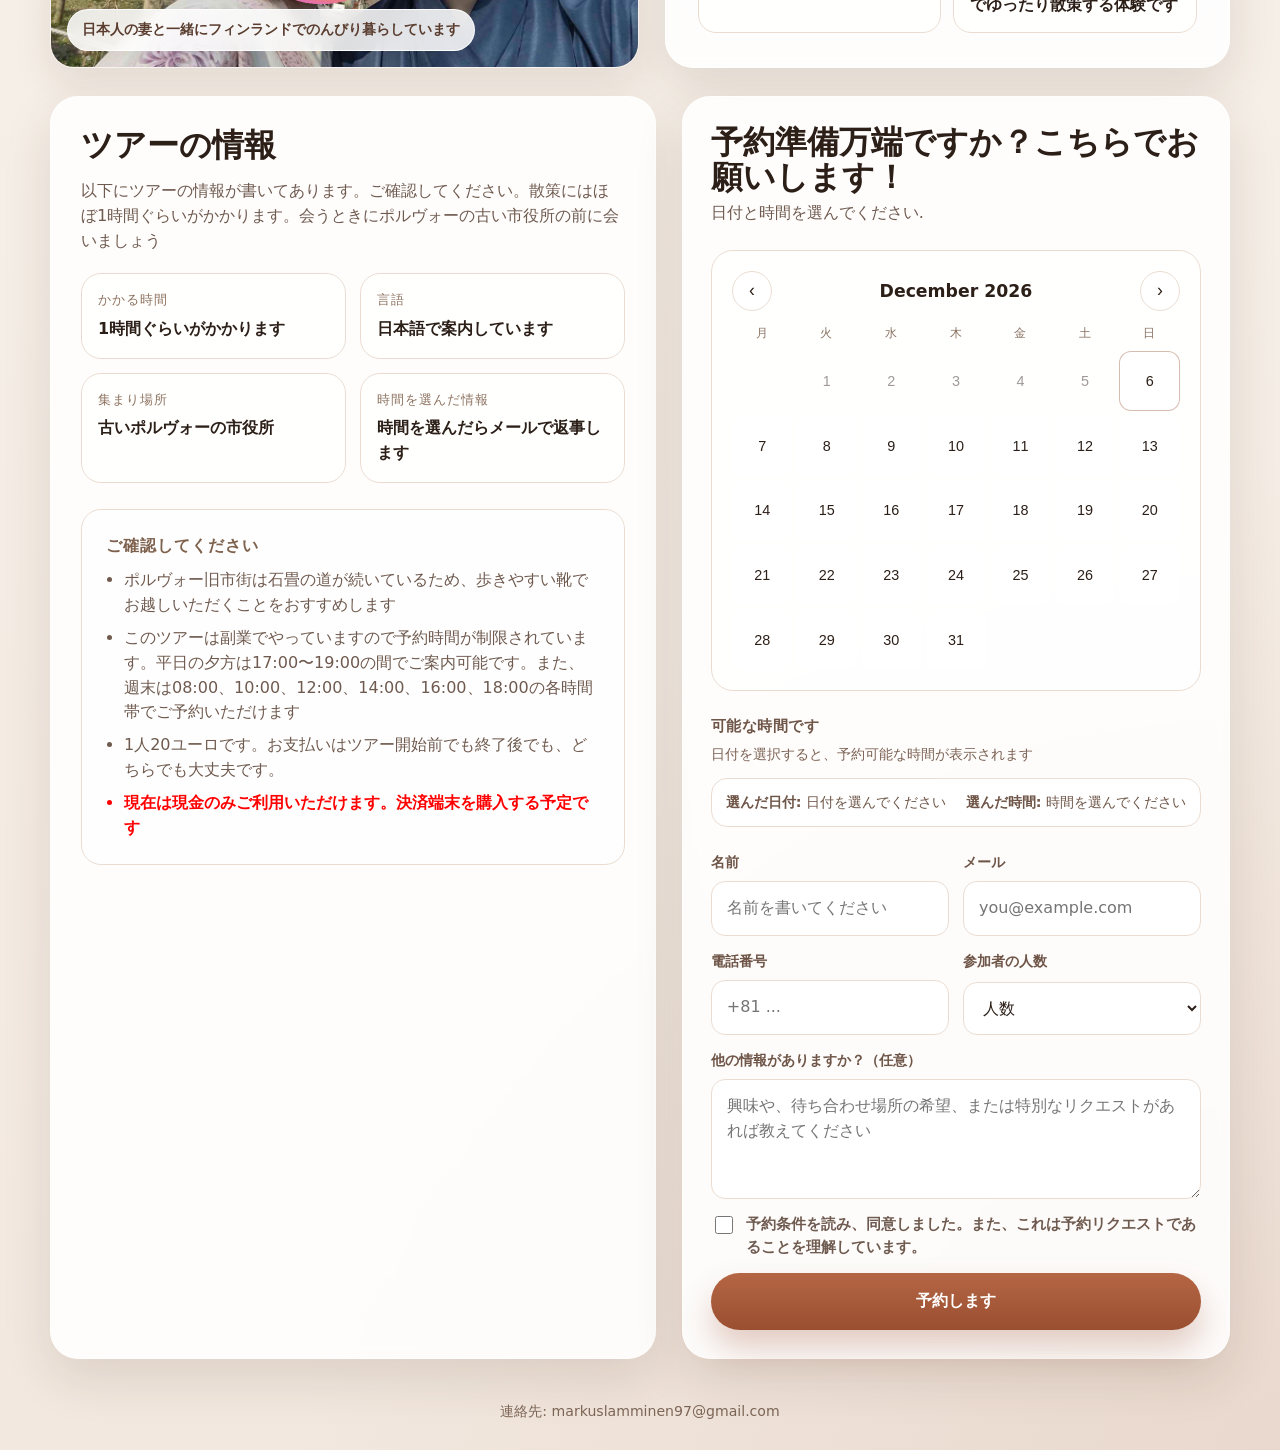
==== commit 2b2f4029: "Update index.html" ====
--- a/index.html
+++ b/index.html
@@ -3,7 +3,7 @@
 <head>
   <meta charset="UTF-8" />
   <meta name="viewport" content="width=device-width, initial-scale=1.0" />
-  <title>Book a Japanese Tour in Porvoo</title>
+  <title>ポルヴォー出身としてポルヴォーでツアーを行っています！</title>
   <style>
     :root {
       --bg: #f7f1ea;
@@ -820,6 +820,7 @@
         <ul>
           <li>ポルヴォー旧市街は石畳の道が続いているため、歩きやすい靴でお越しいただくことをおすすめします</li>
           <li>このツアーは副業でやっていますので予約時間が制限されています。平日の夕方は17:00〜19:00の間でご案内可能です。また、週末は08:00、10:00、12:00、14:00、16:00、18:00の各時間帯でご予約いただけます</li>
+          <li>1人20ユーロです。お支払いはツアー開始前でも終了後でも、どちらでも大丈夫です。</li>
           <li style="color:red; font-size:16px; font-weight:bold;">
             現在は現金のみご利用いただけます。決済端末を購入する予定です
           </li>
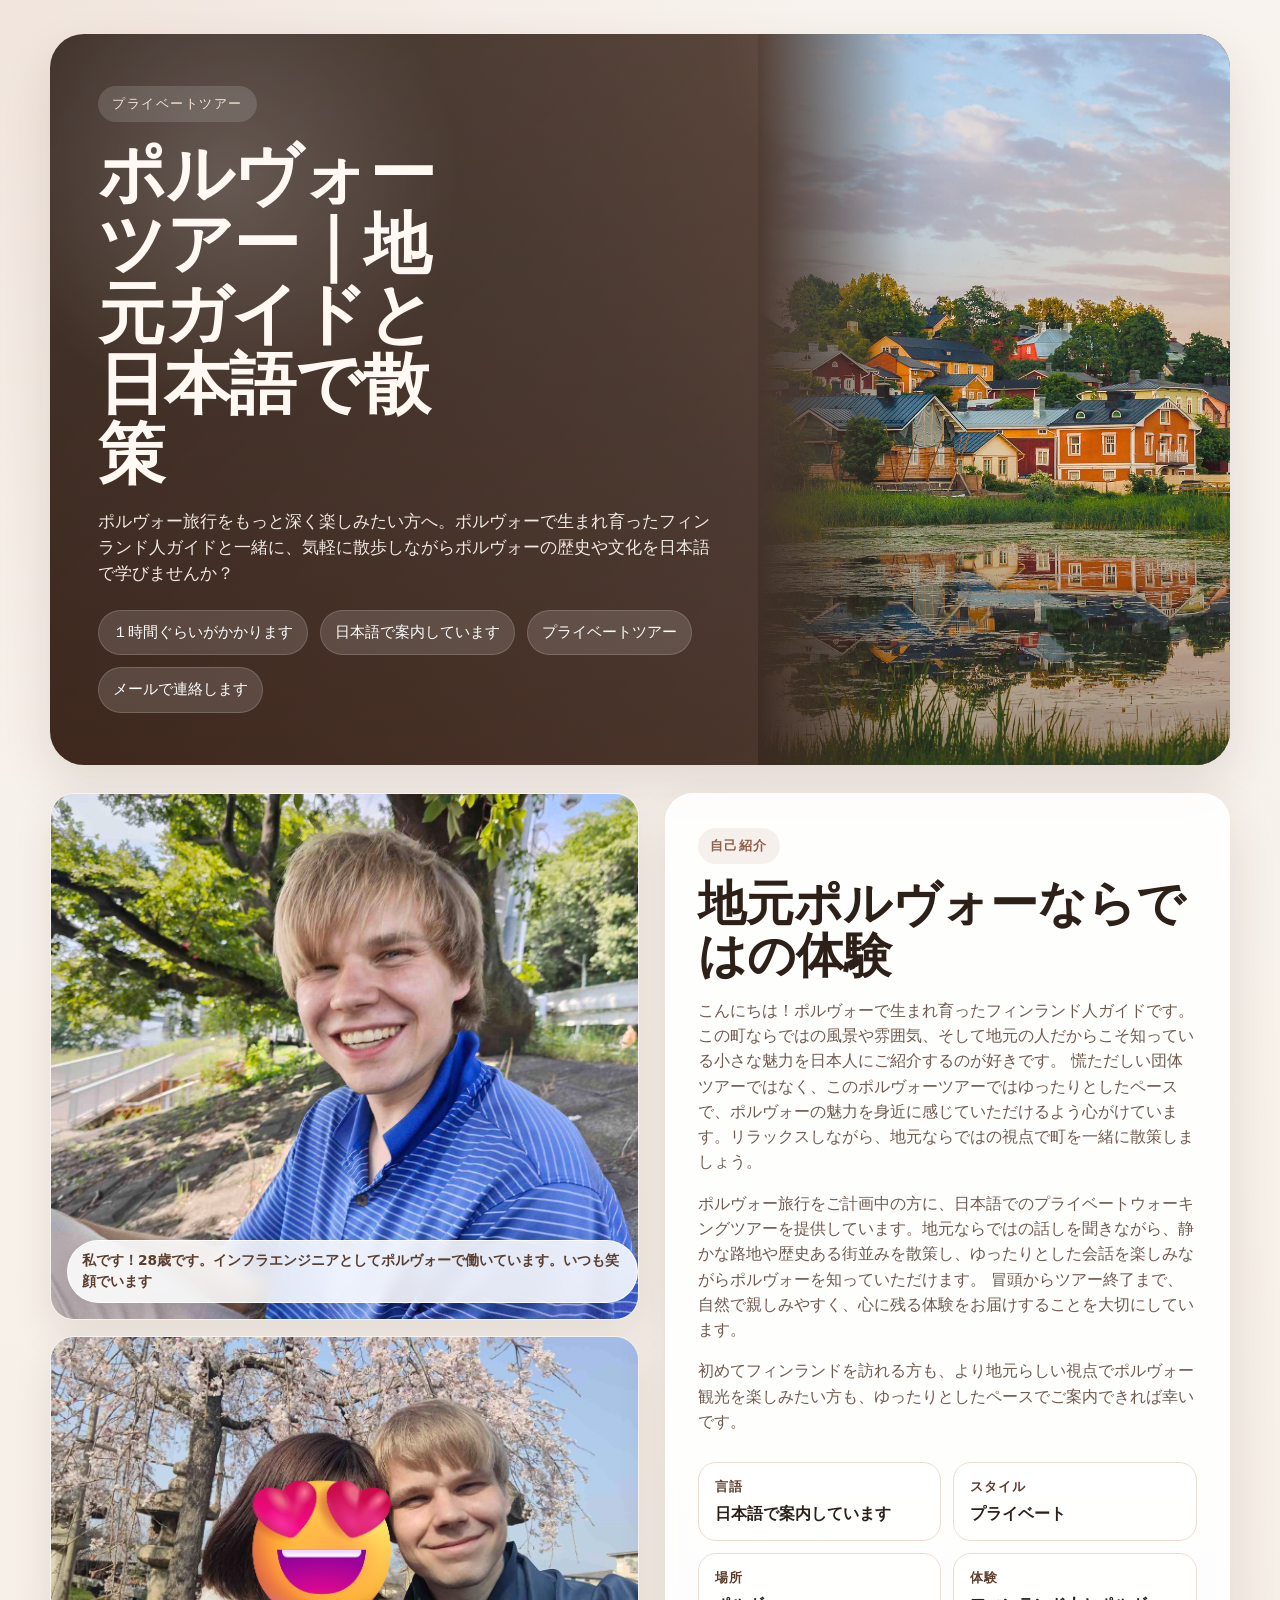
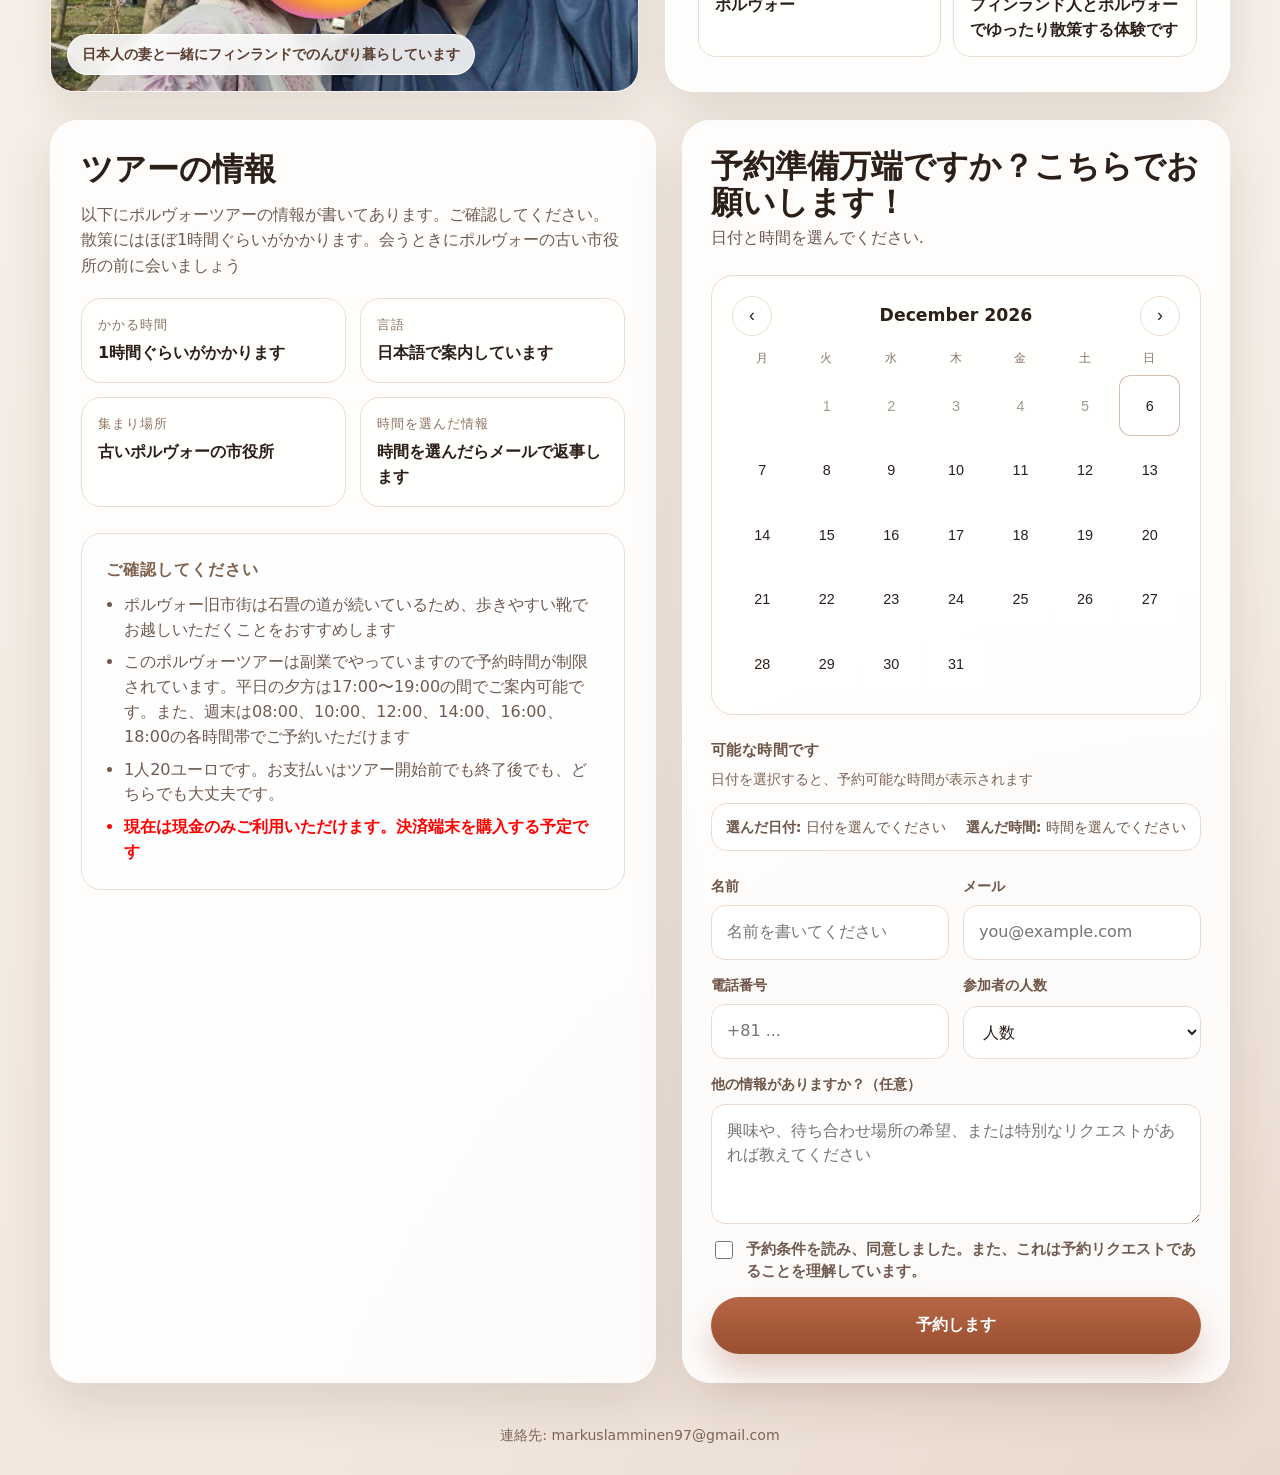
==== commit a88316b8: "Update index.html" ====
--- a/index.html
+++ b/index.html
@@ -1,9 +1,66 @@
 <!DOCTYPE html>
-<html lang="en">
+<html lang="ja">
 <head>
   <meta charset="UTF-8" />
+  <meta name="google-site-verification" content="KD7Ko7_CwhvpJ6Q63pUHEzukvo43Q99XIAHs6pT0tDU" />
   <meta name="viewport" content="width=device-width, initial-scale=1.0" />
-  <title>ポルヴォー出身としてポルヴォーでツアーを行っています！</title>
+
+  <!-- SEO: Title & Description -->
+  <title>ポルヴォー観光・プライベートツアー | 日本語ガイド</title>
+  <meta name="description" content="フィンランドのポルヴォーで日本語プライベートツアーを提供しています。地元生まれのフィンランド人ガイドと一緒にポルヴォー旧市街を散策しましょう。1人20ユーロ、約1時間のウォーキングツアーです。" />
+  <meta name="keywords" content="ポルヴォー観光, ポルヴォーツアー, ポルヴォー日本語ガイド, フィンランド観光, ポルヴォー旅行, ポルヴォー散策, フィンランドツアー日本語, Porvoo tour Japanese" />
+
+  <!-- Canonical URL -->
+  <link rel="canonical" href="https://maukku.github.io/" />
+
+  <!-- Open Graph -->
+  <meta property="og:title" content="ポルヴォー観光・プライベートツアー | 日本語ガイド" />
+  <meta property="og:description" content="地元出身のフィンランド人ガイドと一緒にポルヴォーを日本語で探索しましょう。ポルヴォー旧市街のプライベートウォーキングツアー。1人20ユーロ。" />
+  <meta property="og:url" content="https://maukku.github.io/" />
+  <meta property="og:type" content="website" />
+  <meta property="og:image" content="https://maukku.github.io/image2.jpg" />
+  <meta property="og:locale" content="ja_JP" />
+
+  <!-- Structured Data: TouristAttraction + Offer -->
+  <script type="application/ld+json">
+  {
+    "@context": "https://schema.org",
+    "@type": "TouristTrip",
+    "name": "ポルヴォープライベートウォーキングツアー（日本語）",
+    "description": "フィンランド・ポルヴォー出身のガイドによる日本語プライベートウォーキングツアー。ポルヴォー旧市街を約1時間で散策します。",
+    "url": "https://maukku.github.io/",
+    "image": "https://maukku.github.io/image2.jpg",
+    "inLanguage": "ja",
+    "touristType": "日本人旅行者",
+    "itinerary": {
+      "@type": "ItemList",
+      "name": "ポルヴォー旧市街",
+      "itemListElement": [
+        {
+          "@type": "ListItem",
+          "position": 1,
+          "name": "古いポルヴォーの市役所（集合場所）"
+        }
+      ]
+    },
+    "offers": {
+      "@type": "Offer",
+      "price": "20",
+      "priceCurrency": "EUR",
+      "availability": "https://schema.org/InStock"
+    },
+    "provider": {
+      "@type": "Person",
+      "email": "markuslamminen97@gmail.com",
+      "address": {
+        "@type": "PostalAddress",
+        "addressLocality": "Porvoo",
+        "addressCountry": "FI"
+      }
+    }
+  }
+  </script>
+
   <style>
     :root {
       --bg: #f7f1ea;
@@ -128,7 +185,6 @@
       position: relative;
       overflow: hidden;
       z-index: 1;
-      /* subtle inner edge so photo blends into the hero gradient */
       --edge-fade: rgba(44,31,24,.55);
     }
 
@@ -140,12 +196,10 @@
       object-fit: cover;
       object-position: center top;
       display: block;
-      /* gentle fade on left edge to blend with dark hero gradient */
       mask-image: linear-gradient(to right, transparent 0%, rgba(0,0,0,.35) 12%, black 32%);
       -webkit-mask-image: linear-gradient(to right, transparent 0%, rgba(0,0,0,.35) 12%, black 32%);
     }
 
-    /* optional subtle vignette overlay */
     .hero-side::after {
       content: "";
       position: absolute;
@@ -624,13 +678,11 @@
         min-height: auto;
       }
 
-      /* On tablet/mobile the photo goes on top as a banner */
       .hero-side {
         order: -1;
         height: 280px;
       }
 
-      /* Reset mask — full width photo, fade bottom into hero */
       .hero-side img {
         object-position: center 30%;
         mask-image: linear-gradient(to bottom, black 55%, transparent 100%);
@@ -686,13 +738,11 @@
       .intro-photo.large { min-height: 260px; }
       .intro-photo.small { min-height: 180px; }
 
-      /* Calendar: tighter on small screens */
       .dow div { font-size: .65rem; }
       .day { font-size: .82rem; border-radius: 10px; }
       .calendar-shell { padding: 14px 12px; }
       .dow, .days { gap: 3px; }
 
-      /* Slots wrap nicely */
       .slots { grid-template-columns: repeat(3, 1fr); }
 
       .selection-box { flex-direction: column; gap: 6px; }
@@ -715,8 +765,8 @@
       <section class="hero">
         <div class="hero-copy">
           <span class="eyebrow">プライベートツアー</span>
-          <h1>フィンランドの出身で古いポルヴォー を案内しています</h1>
-          <p>ポルヴォーについてもっと深く知りたいですか？フィンランド出身のガイドと一緒に気軽に散歩しながらポルヴォーの歴史や文化を学びませんか？ポルヴォーで生まれ育ったフィンランド人として、日本人の方に向けたプライベートツアーを行っています</p>
+          <h1>ポルヴォーツアー｜地元ガイドと日本語で散策</h1>
+          <p>ポルヴォー旅行をもっと深く楽しみたい方へ。ポルヴォーで生まれ育ったフィンランド人ガイドと一緒に、気軽に散歩しながらポルヴォーの歴史や文化を日本語で学びませんか？</p>
           <div class="hero-facts">
             <span class="fact-pill">１時間ぐらいがかかります</span>
             <span class="fact-pill">日本語で案内しています</span>
@@ -726,7 +776,7 @@
         </div>
 
         <div class="hero-side">
-          <img src="image2.jpg" alt="Porvoo landscape" />
+          <img src="image2.jpg" alt="ポルヴォー旧市街の風景" />
         </div>
       </section>
     </div>
@@ -738,12 +788,12 @@
       <section class="intro-grid">
         <div class="intro-images">
           <div class="intro-photo large">
-            <img src="IMG20240601141951.jpg" alt="Your local guide in Porvoo" />
+            <img src="IMG20240601141951.jpg" alt="ポルヴォー日本語ガイド・地元フィンランド人" />
             <span class="photo-badge">私です！28歳です。インフラエンジニアとしてポルヴォーで働いています。いつも笑顔でいます</span>
           </div>
 
           <div class="intro-photo small">
-            <img src="image.jpg" alt="Japanese-friendly local experience" />
+            <img src="image.jpg" alt="日本人の妻とポルヴォーで暮らしています" />
             <span class="photo-badge">日本人の妻と一緒にフィンランドでのんびり暮らしています</span>
           </div>
         </div>
@@ -753,17 +803,17 @@
           <h2 class="intro-title">地元ポルヴォーならではの体験</h2>
 
           <p>
-            こんにちは、マーカスと申します！ポルヴォーで生まれ育ち、この町ならではの風景や雰囲気、そして地元の人だからこそ知っている小さな魅力を日本人にご紹介するのが好きです。
-            慌ただしい団体ツアーではなく、この体験ではゆったりとしたペースで、ポルヴォーの魅力を身近に感じていただけるよう心がけています。リラックスしながら、地元ならではの視点で町を一緒に散策しましょう。
+            こんにちは！ポルヴォーで生まれ育ったフィンランド人ガイドです。この町ならではの風景や雰囲気、そして地元の人だからこそ知っている小さな魅力を日本人にご紹介するのが好きです。
+            慌ただしい団体ツアーではなく、このポルヴォーツアーではゆったりとしたペースで、ポルヴォーの魅力を身近に感じていただけるよう心がけています。リラックスしながら、地元ならではの視点で町を一緒に散策しましょう。
           </p>
 
           <p>
-            日本語でのプライベートウォーキングツアーを提供しています。地元ならではの話しを聞きながら、静かな路地や歴史ある街並みを散策し、ゆったりとした会話を楽しみながらポルヴォーを知っていただけます。
+            ポルヴォー旅行をご計画中の方に、日本語でのプライベートウォーキングツアーを提供しています。地元ならではの話しを聞きながら、静かな路地や歴史ある街並みを散策し、ゆったりとした会話を楽しみながらポルヴォーを知っていただけます。
             冒頭からツアー終了まで、自然で親しみやすく、心に残る体験をお届けすることを大切にしています。
           </p>
 
           <p>
-            初めてフィンランドを訪れる方も、より地元らしい視点でポルヴォーを楽しみたい方も、ゆったりとしたペースでご案内できれば幸いです。
+            初めてフィンランドを訪れる方も、より地元らしい視点でポルヴォー観光を楽しみたい方も、ゆったりとしたペースでご案内できれば幸いです。
           </p>
 
           <div class="intro-highlights">
@@ -793,7 +843,7 @@
     <section class="card details">
       <h2 class="section-title">ツアーの情報</h2>
       <p class="lede">
-        以下にツアーの情報が書いてあります。ご確認してください。散策にはほぼ1時間ぐらいがかかります。会うときにポルヴォーの古い市役所の前に会いましょう
+        以下にポルヴォーツアーの情報が書いてあります。ご確認してください。散策にはほぼ1時間ぐらいがかかります。会うときにポルヴォーの古い市役所の前に会いましょう
       </p>
 
       <div class="bullets">
@@ -819,7 +869,7 @@
         <h3>ご確認してください</h3>
         <ul>
           <li>ポルヴォー旧市街は石畳の道が続いているため、歩きやすい靴でお越しいただくことをおすすめします</li>
-          <li>このツアーは副業でやっていますので予約時間が制限されています。平日の夕方は17:00〜19:00の間でご案内可能です。また、週末は08:00、10:00、12:00、14:00、16:00、18:00の各時間帯でご予約いただけます</li>
+          <li>このポルヴォーツアーは副業でやっていますので予約時間が制限されています。平日の夕方は17:00〜19:00の間でご案内可能です。また、週末は08:00、10:00、12:00、14:00、16:00、18:00の各時間帯でご予約いただけます</li>
           <li>1人20ユーロです。お支払いはツアー開始前でも終了後でも、どちらでも大丈夫です。</li>
           <li style="color:red; font-size:16px; font-weight:bold;">
             現在は現金のみご利用いただけます。決済端末を購入する予定です
